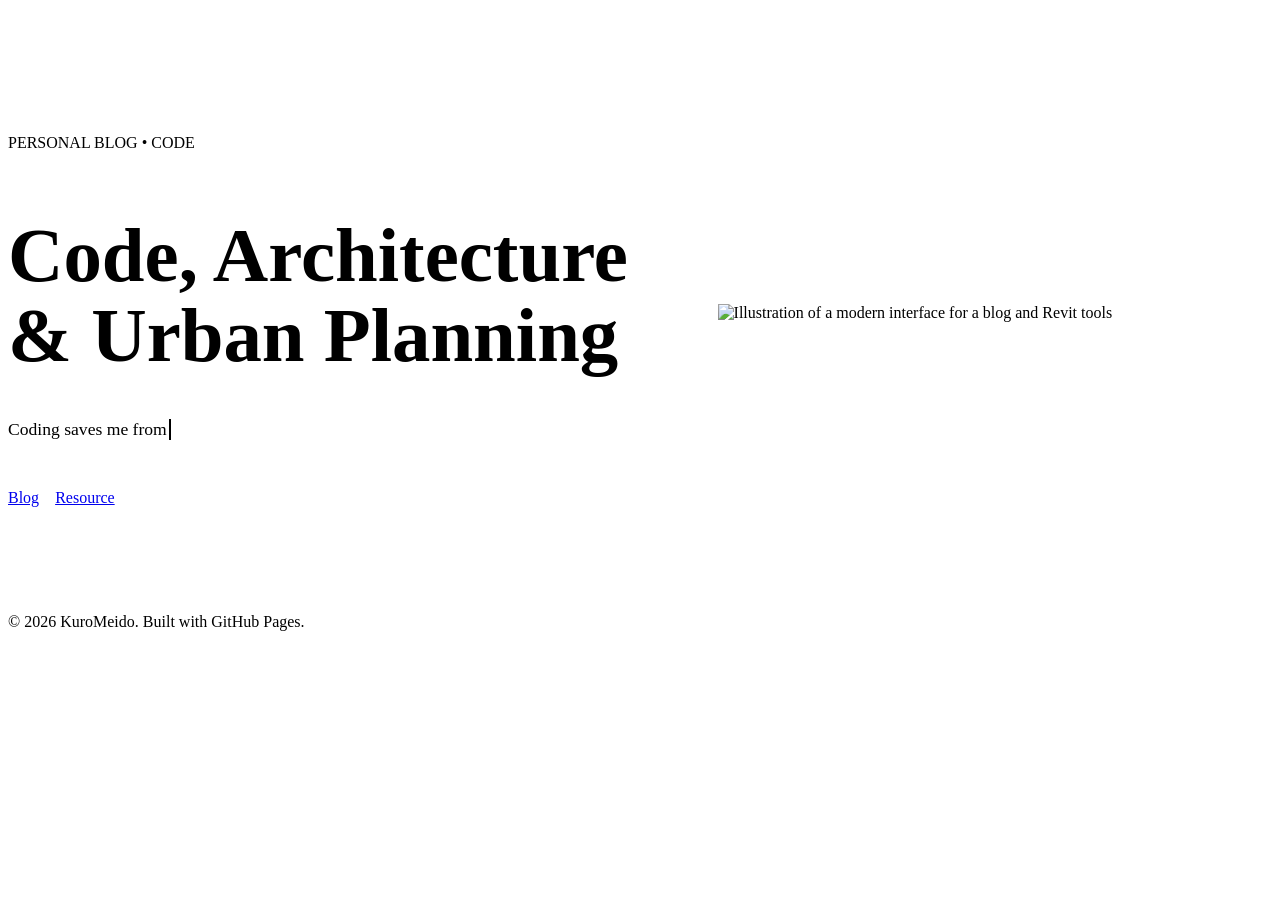
==== index.html @ 99e1f6fd "huyenntt" ====
<!DOCTYPE html>
<html lang="en">
<head>
  <meta charset="UTF-8" />
  <meta name="viewport" content="width=device-width, initial-scale=1.0" />
  <title>KuroHitsuji | Code, Architecture & Revit Tools</title>
  <meta
    name="description"
    content="Code, architecture, automation."
  />
  <link rel="stylesheet" href="assets/css/base.css" />
  <link rel="stylesheet" href="assets/css/layout.css" />
  <link rel="stylesheet" href="assets/css/components.css" />
  <link rel="stylesheet" href="assets/css/pages.css" />
</head>
<body data-page="home">
    <header id="site-header" class="site-header">

    </header>

  <main>
    <section class="hero">
      <div class="container hero-layout">
        <div class="hero-content">
          <p class="eyebrow">PERSONAL BLOG • CODE </p>
          <h1>Code, Architecture<br />& Urban Planning</h1>
          <p class="hero-text typewriter" data-type-speed="55" data-type-delay="300">
              Coding saves me from being an urban planning architecture, now I am just a Programer :D 
          </p>
          <div class="hero-actions">
            <a href="blog.html" class="btn btn-primary">Blog</a>
            <a href="resources.html" class="btn btn-secondary">Resource</a>
          </div>
        </div>
        <div class="hero-media card">
          <img
            src="assets/images/Raccon.jpg"
            alt="Illustration of a modern interface for a blog and Revit tools"
          />
        </div>
      </div>
    </section>

  </main>

  <footer class="site-footer">
    <div class="container footer-content">
      <p>© <span data-current-year>2026</span> KuroMeido. Built with GitHub Pages.</p>
    </div>
  </footer>

  <script src="assets/js/data.js"></script>
  <script src="assets/js/header.js"></script>
  <script src="assets/js/main.js"></script>
</body>
</html>
---- assets/css/pages.css ----
.hero {
  padding: 110px 0 90px;
}

.hero-layout,
.feature,
.about-layout {
  display: grid;
  grid-template-columns: 1.1fr 0.9fr;
  gap: 32px;
  align-items: center;
}

.hero-content {
  max-width: 780px;
}

.hero h1,
.page-hero h1 {
  font-size: clamp(2.6rem, 6vw, 4.8rem);
  line-height: 1.05;
  margin-bottom: 24px;
}

.hero-text,
.page-hero p {
  font-size: 1.1rem;
  color: var(--muted);
  max-width: 700px;
}

.hero-actions {
  display: flex;
  gap: 16px;
  flex-wrap: wrap;
  margin-top: 32px;
}

.hero-media {
  overflow: hidden;
  padding: 0;
}

.hero-media img {
  width: 100%;
  min-height: 100%;
  object-fit: cover;
}

.section-heading h2,
.about-box h2 {
  font-size: 2rem;
  margin-bottom: 12px;
}

.section-heading p {
  color: var(--muted);
}

.alt-section {
  background: linear-gradient(180deg, rgba(255,255,255,0.02), rgba(255,255,255,0.01));
  border-top: 1px solid var(--line);
  border-bottom: 1px solid var(--line);
}

.feature-text h2 {
  font-size: 2.2rem;
  margin-bottom: 18px;
}

.feature-text p {
  color: var(--muted);
  margin-bottom: 18px;
}

.feature-list {
  list-style: none;
  margin-bottom: 28px;
}

.feature-list li {
  margin-bottom: 12px;
  color: var(--text);
  position: relative;
  padding-left: 22px;
}

.feature-list li::before {
  content: "•";
  color: var(--brand-2);
  position: absolute;
  left: 0;
}

.panel-card {
  padding: 18px;
  background: var(--panel-strong);
}

.panel-top {
  display: flex;
  gap: 8px;
  margin-bottom: 20px;
}

.dot {
  width: 12px;
  height: 12px;
  border-radius: 50%;
  display: inline-block;
}

.red { background: #ff5f57; }
.yellow { background: #febc2e; }
.green { background: #28c840; }

.panel-body {
  padding: 10px;
}

.mini-badge {
  display: inline-block;
  margin-bottom: 14px;
  padding: 6px 12px;
  border-radius: 999px;
  background: rgba(124, 156, 255, 0.15);
  color: #c9d6ff;
  font-size: 0.85rem;
  border: 1px solid rgba(124, 156, 255, 0.25);
}

.panel-body h3 {
  font-size: 1.8rem;
  margin-bottom: 12px;
}

.panel-body p {
  color: var(--muted);
  margin-bottom: 20px;
}

.mini-stats {
  display: grid;
  grid-template-columns: repeat(3, 1fr);
  gap: 14px;
}

.mini-stats div {
  padding: 14px;
  border-radius: 16px;
  background: rgba(255, 255, 255, 0.04);
  border: 1px solid var(--line);
}

.mini-stats strong {
  display: block;
  font-size: 1.15rem;
  margin-bottom: 6px;
}

.mini-stats span {
  color: var(--muted);
  font-size: 0.9rem;
}

.post-card,
.resource-card {
  display: flex;
  flex-direction: column;
  gap: 12px;
}

.post-card img {
  border-radius: 16px;
  aspect-ratio: 16 / 10;
  object-fit: cover;
}

.post-category,
.resource-type {
  display: inline-block;
  font-size: 0.85rem;
  color: var(--brand-2);
  font-weight: 700;
}

.resource-meta {
  color: var(--muted);
  font-size: 0.95rem;
}

.split-card {
  min-height: 100%;
}

.split-card p {
  margin-bottom: 16px;
}

.about-box {
  padding: 32px;
  text-align: center;
}

.about-box p {
  color: var(--muted);
  max-width: 760px;
  margin: 0 auto;
}

.about-grid {
  grid-template-columns: repeat(3, 1fr);
}

.blog-search-wrap {
  margin-bottom: 20px;
}

.blog-search-label {
  display: block;
  margin-bottom: 8px;
  font-weight: 600;
}

.blog-search-input {
  width: 100%;
  max-width: 560px;
  padding: 10px 14px;
  border: 1px solid var(--line);
  border-radius: 10px;
  background: var(--panel);
  color: var(--text);
}

.typewriter {
  display: inline-block;
  border-right: 2px solid currentColor;
  padding-right: 2px;
  animation: caret-blink 0.8s step-end infinite;
}

@keyframes caret-blink {
  0%, 49% { border-color: currentColor; }
  50%, 100% { border-color: transparent; }
}

@media (prefers-reduced-motion: reduce) {
  .typewriter {
    animation: none;
    border-right: 0;
  }
}

@media (max-width: 640px) {
  .hero h1,
  .page-hero h1 {
    font-size: 2.4rem;
  }

  .btn {
    width: 100%;
    text-align: center;
  }

  .mini-stats {
    grid-template-columns: 1fr;
  }
}
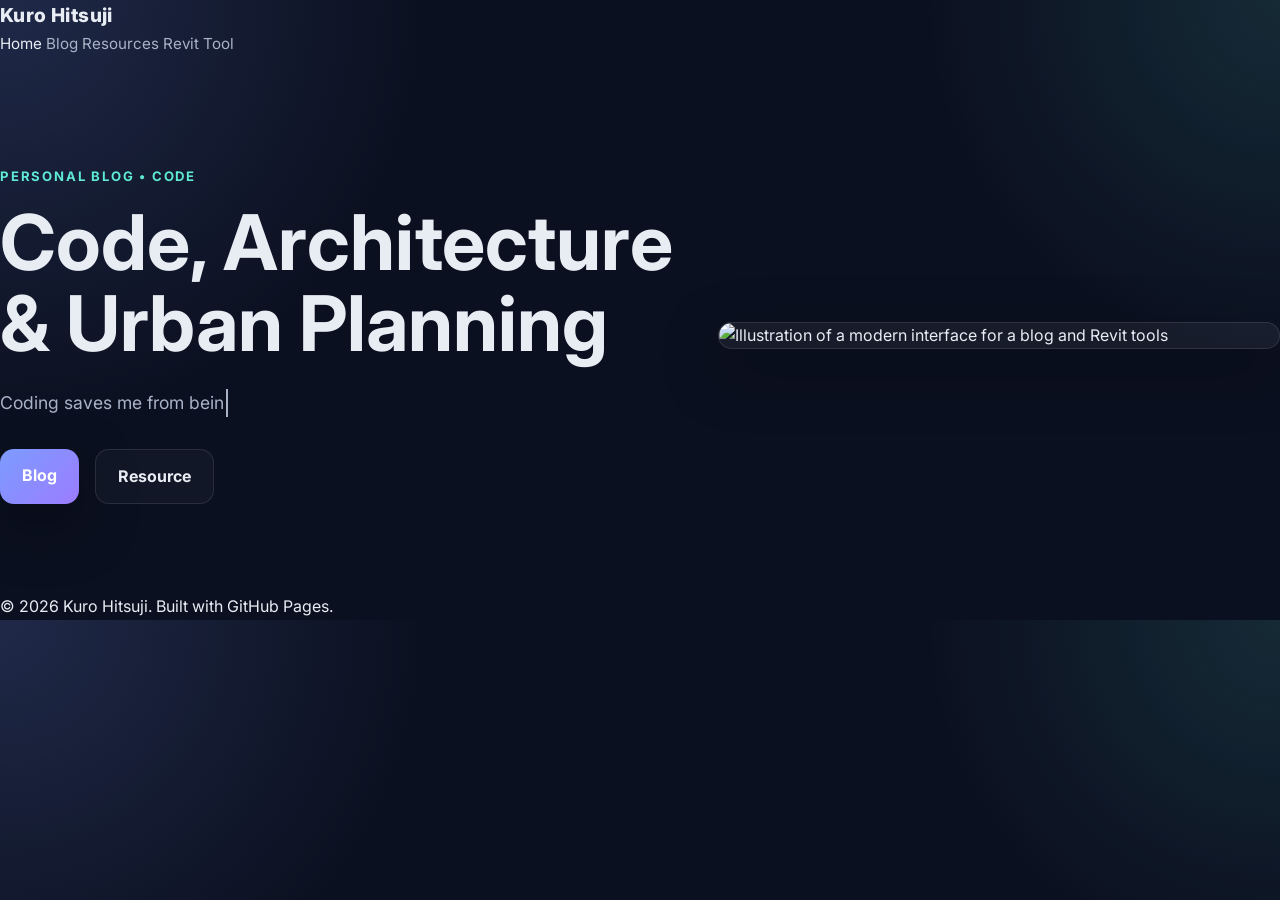
==== commit 3a5639aa: "Unify UI styles across all pages - base.css: single source for fonts (Inter, IBM Plex Mono) and desi" ====
--- a/index.html
+++ b/index.html
@@ -25,7 +25,8 @@
           <p class="eyebrow">PERSONAL BLOG • CODE </p>
           <h1>Code, Architecture<br />& Urban Planning</h1>
           <p class="hero-text typewriter" data-type-speed="55" data-type-delay="300">
-              Coding saves me from being an urban planning architecture, now I am just a Programer :D 
+              Coding saves me from being an urban planning architecture, 
+              now I am just a Programmer :D 
           </p>
           <div class="hero-actions">
             <a href="blog.html" class="btn btn-primary">Blog</a>
@@ -45,7 +46,7 @@
 
   <footer class="site-footer">
     <div class="container footer-content">
-      <p>© <span data-current-year>2026</span> KuroMeido. Built with GitHub Pages.</p>
+      <p>© <span data-current-year>2026</span> Kuro Hitsuji. Built with GitHub Pages.</p>
     </div>
   </footer>
 
--- a/assets/css/base.css
+++ b/assets/css/base.css
@@ -0,0 +1,88 @@
+/* Fonts: one source of truth for every page that loads base.css */
+@import url("https://fonts.googleapis.com/css2?family=Inter:wght@400;500;600;700;800&family=IBM+Plex+Mono:wght@400;500&display=swap");
+
+:root {
+  /* Color */
+  --bg: #0b1020;
+  --bg-soft: #121a2f;
+  --panel: rgba(255, 255, 255, 0.05);
+  --panel-strong: rgba(255, 255, 255, 0.08);
+  --text: #e8ecf3;
+  --muted: #a9b3c7;
+  --line: rgba(255, 255, 255, 0.1);
+  --brand: #7c9cff;
+  --brand-2: #5eead4;
+  --brand-3: #9b7cff;
+  --brand-ink: #c9d6ff;
+  --brand-soft: rgba(124, 156, 255, 0.12);
+  --brand-soft-strong: rgba(124, 156, 255, 0.15);
+  --brand-line: rgba(124, 156, 255, 0.3);
+  --shadow: 0 20px 60px rgba(0, 0, 0, 0.35);
+  --shadow-hover: 0 24px 64px rgba(0, 0, 0, 0.45);
+
+  /* Typography */
+  --font-body: Inter, "Segoe UI", Arial, sans-serif;
+  --font-mono: "IBM Plex Mono", ui-monospace, "SF Mono", Menlo, Consolas, monospace;
+
+  /* Shape */
+  --radius-lg: 22px;
+  --radius-md: 14px;
+  --radius-sm: 10px;
+  --radius-pill: 999px;
+
+  /* Motion */
+  --ease: 0.2s ease;
+}
+
+* {
+  margin: 0;
+  padding: 0;
+  box-sizing: border-box;
+}
+
+html {
+  scroll-behavior: smooth;
+}
+
+body {
+  font-family: var(--font-body);
+  background:
+    radial-gradient(circle at top left, rgba(124, 156, 255, 0.18), transparent 30%),
+    radial-gradient(circle at top right, rgba(94, 234, 212, 0.12), transparent 25%),
+    var(--bg);
+  color: var(--text);
+  line-height: 1.6;
+}
+
+a {
+  color: inherit;
+  text-decoration: none;
+}
+
+img {
+  max-width: 100%;
+  display: block;
+}
+
+button,
+input,
+textarea,
+select {
+  font: inherit;
+}
+
+:focus-visible {
+  outline: 2px solid var(--brand-2);
+  outline-offset: 3px;
+  border-radius: 4px;
+}
+
+@media (prefers-reduced-motion: reduce) {
+  html {
+    scroll-behavior: auto;
+  }
+
+  * {
+    transition: none !important;
+  }
+}
--- a/assets/css/components.css
+++ b/assets/css/components.css
@@ -0,0 +1,146 @@
+.brand {
+  font-size: 1.2rem;
+  font-weight: 800;
+  letter-spacing: 0.4px;
+}
+
+.menu a {
+  color: var(--muted);
+  font-size: 0.95rem;
+  transition: color 0.25s ease;
+}
+
+.menu a:hover,
+.menu a.is-active {
+  color: var(--text);
+}
+
+.eyebrow,
+.section-tag {
+  color: var(--brand-2);
+  font-size: 0.82rem;
+  font-weight: 700;
+  letter-spacing: 1.8px;
+  margin-bottom: 16px;
+}
+
+/* Buttons */
+.btn {
+  display: inline-block;
+  padding: 14px 22px;
+  border-radius: var(--radius-md);
+  font-weight: 700;
+  transition: transform var(--ease), opacity var(--ease), background var(--ease);
+}
+
+.btn:hover {
+  transform: translateY(-2px);
+}
+
+.btn-primary {
+  background: linear-gradient(135deg, var(--brand), var(--brand-3));
+  color: white;
+  box-shadow: var(--shadow);
+}
+
+.btn-secondary {
+  border: 1px solid var(--line);
+  background: rgba(255, 255, 255, 0.03);
+  color: var(--text);
+}
+
+/* Cards */
+.card,
+.post-card,
+.panel-card,
+.about-box,
+.resource-card {
+  background: var(--panel);
+  border: 1px solid var(--line);
+  border-radius: var(--radius-lg);
+  box-shadow: var(--shadow);
+}
+
+.card,
+.post-card,
+.resource-card {
+  padding: 24px;
+}
+
+/* Interactive cards share one hover behavior */
+.post-card,
+.resource-card {
+  transition: transform var(--ease), box-shadow var(--ease), border-color var(--ease);
+}
+
+.post-card:hover,
+.post-card-link:focus-visible .post-card,
+.resource-card:hover {
+  transform: translateY(-4px);
+  box-shadow: var(--shadow-hover);
+  border-color: var(--brand-line);
+}
+
+.card-icon {
+  font-size: 1.8rem;
+  display: inline-block;
+  margin-bottom: 18px;
+}
+
+.card h3,
+.post-card h3,
+.resource-card h3 {
+  margin-bottom: 10px;
+  font-size: 1.2rem;
+}
+
+.card p,
+.post-card p,
+.resource-card p {
+  color: var(--muted);
+}
+
+.post-card a,
+.split-card a,
+.resource-card a {
+  color: var(--brand-ink);
+  font-weight: 700;
+}
+
+.resource-card a.is-disabled,
+.revit-card a.is-disabled {
+  opacity: 0.5;
+  pointer-events: none;
+  cursor: not-allowed;
+}
+
+/* Pill badge: one component, several historical class names */
+.badge,
+.mini-badge,
+.revit-status {
+  display: inline-block;
+  width: fit-content;
+  padding: 4px 10px;
+  border-radius: var(--radius-pill);
+  background: var(--brand-soft);
+  color: var(--brand-ink);
+  border: 1px solid var(--brand-line);
+  font-size: 0.8rem;
+  font-weight: 700;
+  letter-spacing: 0.4px;
+}
+
+/* Inline code and code blocks, site-wide */
+code,
+pre {
+  font-family: var(--font-mono);
+}
+
+p code,
+li code {
+  background: var(--brand-soft);
+  padding: 2px 7px;
+  border-radius: 6px;
+  color: var(--brand-ink);
+  font-size: 0.9em;
+}
--- a/assets/css/pages.css
+++ b/assets/css/pages.css
@@ -118,15 +118,8 @@
   padding: 10px;
 }
 
-.mini-badge {
-  display: inline-block;
+.panel-body .badge {
   margin-bottom: 14px;
-  padding: 6px 12px;
-  border-radius: 999px;
-  background: rgba(124, 156, 255, 0.15);
-  color: #c9d6ff;
-  font-size: 0.85rem;
-  border: 1px solid rgba(124, 156, 255, 0.25);
 }
 
 .panel-body h3 {
@@ -266,3 +259,23 @@
     grid-template-columns: 1fr;
   }
 }
+
+/* Blog cards: equal height + aligned CTA */
+.post-grid > .post-card-link {
+  display: block;
+  height: 100%;
+}
+
+.post-card {
+  height: 100%;
+}
+
+.post-card p {
+  flex: 1;
+  margin-bottom: 0;
+}
+
+.post-open-link {
+  margin-top: auto;
+  display: inline-block;
+}
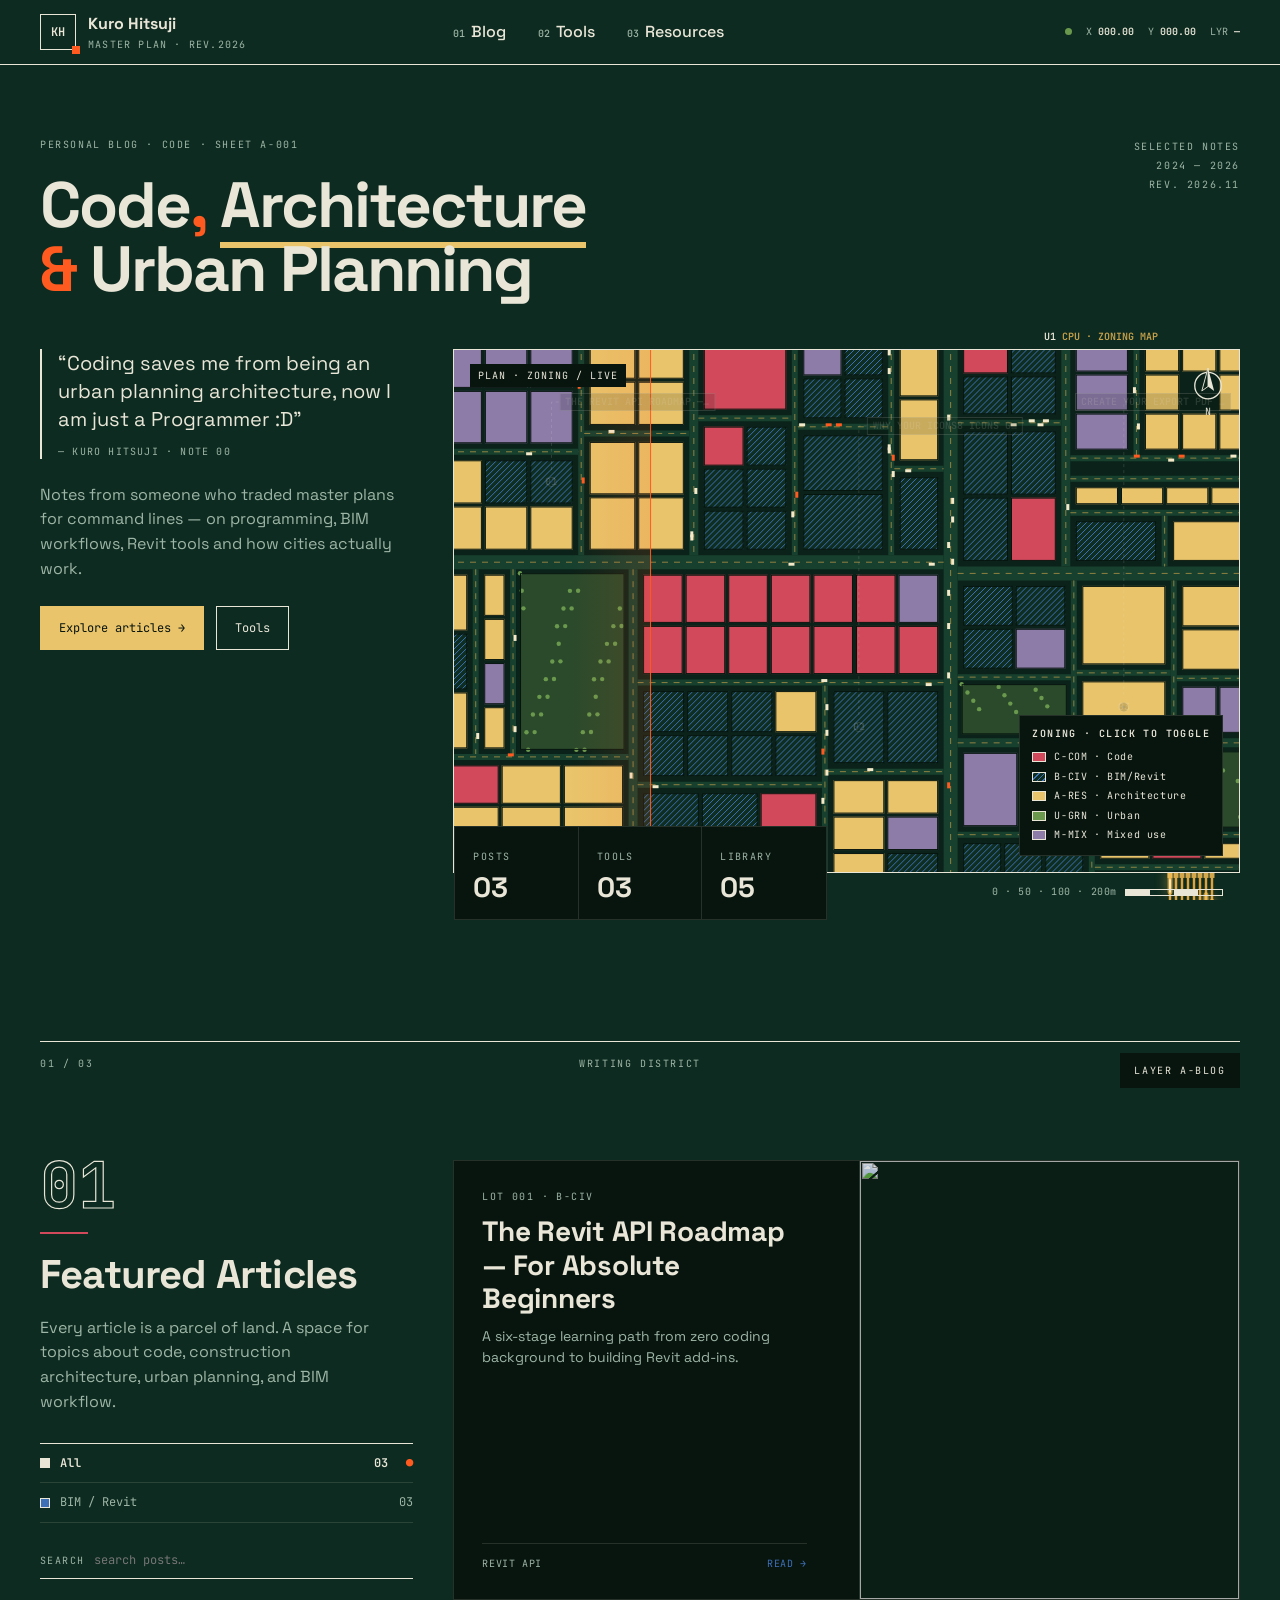
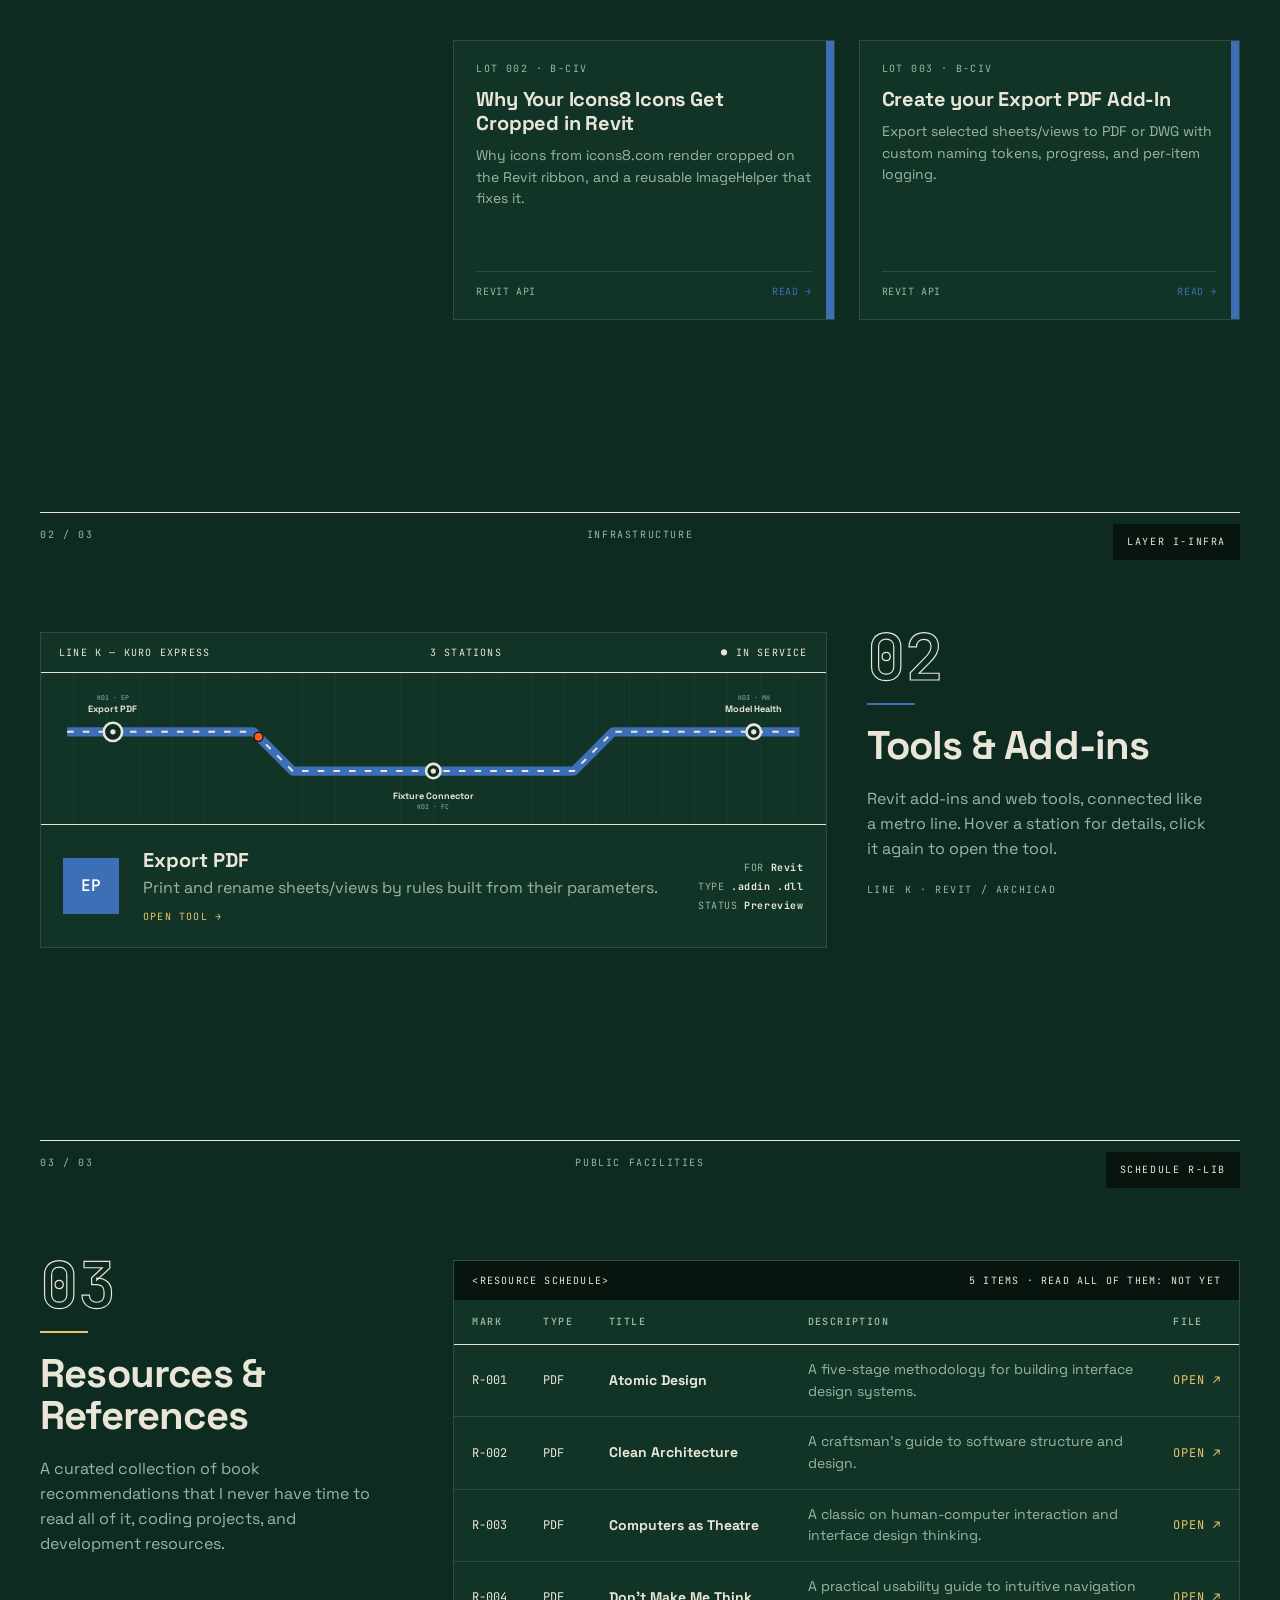
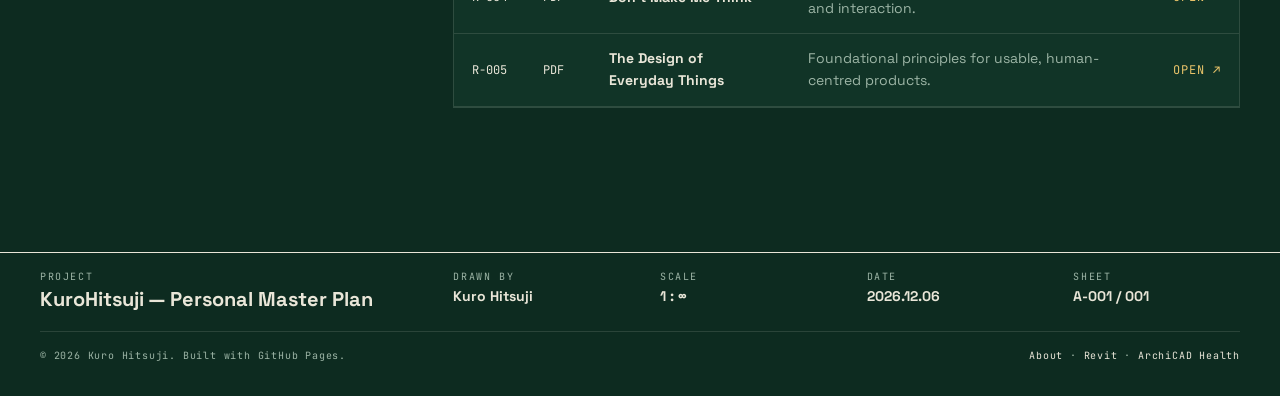
==== commit 638f1c64: "261125" ====
--- a/index.html
+++ b/index.html
@@ -1,57 +1,152 @@
 <!DOCTYPE html>
 <html lang="en">
 <head>
-  <meta charset="UTF-8" />
-  <meta name="viewport" content="width=device-width, initial-scale=1.0" />
-  <title>KuroHitsuji | Code, Architecture & Revit Tools</title>
-  <meta
-    name="description"
-    content="Code, architecture, automation."
-  />
-  <link rel="stylesheet" href="assets/css/base.css" />
-  <link rel="stylesheet" href="assets/css/layout.css" />
-  <link rel="stylesheet" href="assets/css/components.css" />
-  <link rel="stylesheet" href="assets/css/pages.css" />
+  <meta charset="UTF-8">
+  <meta name="viewport" content="width=device-width, initial-scale=1">
+  <title>KuroHitsuji | Code, Architecture &amp; Urban Planning</title>
+  <meta name="description" content="Personal blog of Kuro Hitsuji — code, architecture, urban planning, BIM workflow and Revit tools.">
+  <link rel="preconnect" href="https://fonts.googleapis.com">
+  <link rel="preconnect" href="https://fonts.gstatic.com" crossorigin>
+  <link rel="stylesheet" href="https://fonts.googleapis.com/css2?family=Space+Grotesk:wght@400;500;700&family=JetBrains+Mono:wght@400;600&display=swap">
+  <link rel="stylesheet" href="assets/css/home.css">
+  <script type="module" src="assets/js/home/main.js"></script>
 </head>
-<body data-page="home">
-    <header id="site-header" class="site-header">
+<body>
+<canvas id="pcb" aria-hidden="true"></canvas>
 
-    </header>
+<header>
+  <div class="wrap hdr">
+    <a class="brand" href="#top">
+      <div class="mark">KH</div>
+      <div><b>Kuro Hitsuji</b><small>MASTER PLAN · REV.2026</small></div>
+    </a>
+    <nav>
+      <div class="links">
+        <a href="#blog" style="--c:var(--z-com)"><span>01</span>Blog</a>
+        <a href="#tools" style="--c:var(--z-civ)"><span>02</span>Tools</a>
+        <a href="#resources" style="--c:var(--z-res)"><span>03</span>Resources</a>
+      </div>
+      <div class="coords" aria-hidden="true"><i class="dot-live"></i><div>X <b id="cx">000.00</b></div><div>Y <b id="cy">000.00</b></div><div>LYR <b id="cl">—</b></div></div>
+    </nav>
+  </div>
+</header>
 
-  <main>
-    <section class="hero">
-      <div class="container hero-layout">
-        <div class="hero-content">
-          <p class="eyebrow">PERSONAL BLOG • CODE </p>
-          <h1>Code, Architecture<br />& Urban Planning</h1>
-          <p class="hero-text typewriter" data-type-speed="55" data-type-delay="300">
-              Coding saves me from being an urban planning architecture, 
-              now I am just a Programmer :D 
-          </p>
-          <div class="hero-actions">
-            <a href="blog.html" class="btn btn-primary">Blog</a>
-            <a href="resources.html" class="btn btn-secondary">Resource</a>
-          </div>
+<main class="wrap" id="top">
+
+  <!-- COVER -->
+  <div class="spread cover">
+    <div class="cover-title">
+      <div class="label">Personal blog · Code · Sheet A-001</div>
+      <h1>Code<span class="amp">,</span> <em>Architecture</em><br><span class="amp">&amp;</span> Urban Planning</h1>
+    </div>
+    <div class="cover-meta label">Selected notes<br>2024 — 2026<br>Rev. 2026.11</div>
+
+    <div class="cover-text">
+      <div class="quote">“Coding saves me from being an urban planning architecture, now I am just a Programmer :D”
+        <small>— KURO HITSUJI · NOTE 00</small></div>
+      <p>Notes from someone who traded master plans for command lines — on programming, BIM workflows, Revit tools and how cities actually work.</p>
+      <div class="cta">
+        <a class="btn primary" href="#blog">Explore articles →</a>
+        <a class="btn" href="#tools">Tools</a>
+      </div>
+    </div>
+
+    <div class="map-pane" id="mapPane">
+      <div class="map-clip">
+        <canvas id="city" aria-label="Animated zoning map"></canvas>
+        <div class="map-ui sheet-id">PLAN · ZONING / LIVE</div>
+        <div class="map-ui north">
+          <svg width="30" height="38" viewBox="0 0 34 42" aria-hidden="true"><circle cx="17" cy="24" r="15" fill="none" stroke="currentColor" stroke-width="1.5"/><path d="M17 4 L24 30 L17 25 L10 30Z" fill="currentColor"/><path d="M17 4 L17 25 L10 30Z" fill="var(--map-bg)" stroke="currentColor"/></svg>N
         </div>
-        <div class="hero-media card">
-          <img
-            src="assets/images/Raccon.jpg"
-            alt="Illustration of a modern interface for a blog and Revit tools"
-          />
+        <div class="map-ui legend" id="legend"><h6>ZONING · CLICK TO TOGGLE</h6></div>
+        <div class="tip" id="tip"></div>
+      </div>
+      <div class="databox">
+        <div><small>POSTS</small><b id="n1">00</b></div>
+        <div><small>TOOLS</small><b id="n2">00</b></div>
+        <div><small>LIBRARY</small><b id="n3">00</b></div>
+      </div>
+      <div class="map-ui scale">0 · 50 · 100 · 200m<span class="bar"><i></i><i></i><i></i><i></i></span></div>
+    </div>
+  </div>
+
+  <!-- 01 BLOG -->
+  <section id="blog">
+    <div class="folio label"><span>01 / 03</span><span>Writing district</span><span>Layer A-BLOG</span></div>
+    <div class="spread">
+      <aside class="aside"><div class="aside-in rv">
+        <div class="sec-no">01</div>
+        <div class="rule" style="--c:var(--z-com)"></div>
+        <h2>Featured Articles</h2>
+        <p>Every article is a parcel of land. A space for topics about code, construction architecture, urban planning, and BIM workflow.</p>
+        <div class="filters">
+          <button class="chip on" data-f="all" style="--c:var(--ink)"><i></i>All<em></em></button>
+          <button class="chip" data-f="code" style="--c:var(--z-com)"><i></i>Code<em></em></button>
+          <button class="chip" data-f="bim" style="--c:var(--z-civ)"><i></i>BIM / Revit<em></em></button>
+          <button class="chip" data-f="arch" style="--c:var(--z-res)"><i></i>Architecture<em></em></button>
+          <button class="chip" data-f="urban" style="--c:var(--z-grn)"><i></i>Urban<em></em></button>
+        </div>
+        <label class="search"><span>SEARCH</span><input id="q" placeholder="search posts…"></label>
+      </div></aside>
+      <div class="body"><div class="parcels rv" id="parcels"></div></div>
+    </div>
+  </section>
+
+  <!-- 02 TOOLS -->
+  <section id="tools">
+    <div class="folio label"><span>02 / 03</span><span>Infrastructure</span><span>Layer I-INFRA</span></div>
+    <div class="spread flip">
+      <aside class="aside"><div class="aside-in rv">
+        <div class="sec-no">02</div>
+        <div class="rule" style="--c:var(--z-civ)"></div>
+        <h2>Tools &amp; Add-ins</h2>
+        <p>Revit add-ins and web tools, connected like a metro line. Hover a station for details, click it again to open the tool.</p>
+        <div class="label">Line K · Revit / ArchiCAD</div>
+      </div></aside>
+      <div class="body">
+        <div class="transit rv">
+          <div class="transit-head"><span>LINE K — KURO EXPRESS</span><span class="hide-sm" id="stationCount"></span><span>● IN SERVICE</span></div>
+          <svg id="metro" viewBox="0 0 1200 230" preserveAspectRatio="xMidYMid meet"></svg>
+          <div class="tool-card" id="toolCard"></div>
         </div>
       </div>
-    </section>
+    </div>
+  </section>
 
-  </main>
+  <!-- 03 RESOURCES -->
+  <section id="resources">
+    <div class="folio label"><span>03 / 03</span><span>Public facilities</span><span>Schedule R-LIB</span></div>
+    <div class="spread">
+      <aside class="aside"><div class="aside-in rv">
+        <div class="sec-no">03</div>
+        <div class="rule" style="--c:var(--z-res)"></div>
+        <h2>Resources &amp; References</h2>
+        <p>A curated collection of book recommendations that I never have time to read all of it, coding projects, and development resources.</p>
+      </div></aside>
+      <div class="body">
+        <div class="schedule rv">
+          <div class="schedule-title"><span>&lt;RESOURCE SCHEDULE&gt;</span><span id="schedCount"></span></div>
+          <div class="table-scroll"><table>
+            <thead><tr><th>MARK</th><th>TYPE</th><th>TITLE</th><th class="hide-sm">DESCRIPTION</th><th>FILE</th></tr></thead>
+            <tbody id="sched"></tbody>
+          </table></div>
+        </div>
+      </div>
+    </div>
+  </section>
+</main>
 
-  <footer class="site-footer">
-    <div class="container footer-content">
-      <p>© <span data-current-year>2026</span> Kuro Hitsuji. Built with GitHub Pages.</p>
+<footer>
+  <div class="wrap">
+    <div class="tblock">
+      <div class="big"><small>PROJECT</small><b>KuroHitsuji — Personal Master Plan</b></div>
+      <div><small>DRAWN BY</small><b>Kuro Hitsuji</b></div>
+      <div><small>SCALE</small><b>1 : ∞</b></div>
+      <div><small>DATE</small><b id="today"></b></div>
+      <div><small>SHEET</small><b>A-001 / 001</b></div>
     </div>
-  </footer>
-
-  <script src="assets/js/data.js"></script>
-  <script src="assets/js/header.js"></script>
-  <script src="assets/js/main.js"></script>
+    <div class="foot-note"><span>© 2026 Kuro Hitsuji. Built with GitHub Pages.</span><span class="hide-sm"><a href="about.html">About</a> · <a href="revit.html">Revit</a> · <a href="archicad-model-health.html">ArchiCAD Health</a></span></div>
+  </div>
+</footer>
 </body>
 </html>
--- a/assets/css/home.css
+++ b/assets/css/home.css
@@ -0,0 +1,230 @@
+/* ═══════════════════ tokens ═══════════════════ */
+:root {
+  /* board palette */
+  --paper: #0D2B20; --paper-2: #113427; --chip: #08150F;
+  --ink: #E9E6D8; --ink-2: #9DB5A6; --line: #E9E6D822;
+  --accent: #FF5A1F;
+  /* zoning */
+  --z-res: #E9C46A; --z-com: #D1495B; --z-civ: #3D6FB6; --z-grn: #6A994E; --z-ind: #8D7BA8;
+  /* canvases (read by assets/js/lib/theme.js) */
+  --map-bg: #0A2219; --map-road: #17402F; --map-lane: #C9A24AAA; --map-block: #0F2E22; --map-edge: #06140E; --map-car: #F4E9C8;
+  --gold: #D2A64A; --gold-dark: #6E5018; --gold-text: #C9A24A; --glow: #FFC65A; --glow-core: #FFF1C9;
+  /* type scale: 8 steps */
+  --fs-xs: 10px; --fs-sm: 12px; --fs-md: 14px; --fs-base: 16px; --fs-lg: 20px; --fs-xl: 28px;
+  --fs-2xl: clamp(28px, 3.6vw, 40px); --fs-3xl: clamp(40px, 5vw, 64px); --fs-4xl: 64px;
+  /* layout: 3-column grid, one third kept as white space */
+  --gut: 40px; --edge: 40px; --row: 120px;
+  --mono: 'JetBrains Mono', ui-monospace, Consolas, monospace;
+  --sans: 'Space Grotesk', system-ui, sans-serif;
+}
+
+/* ═══════════════════ base ═══════════════════ */
+* { box-sizing: border-box; margin: 0; padding: 0 }
+html { scroll-behavior: smooth }
+body { background: var(--paper); color: var(--ink); font-family: var(--sans); font-size: var(--fs-base); line-height: 1.55 }
+a { color: inherit }
+.wrap { position: relative; z-index: 1; max-width: 1320px; margin: 0 auto; padding: 0 var(--edge) }
+.label { font-family: var(--mono); font-size: var(--fs-xs); letter-spacing: .16em; color: var(--ink-2); text-transform: uppercase }
+.muted { color: var(--ink-2) }
+#pcb { position: fixed; inset: 0; width: 100%; height: 100%; z-index: 0; pointer-events: none }
+.rv { opacity: 0; transform: translateY(24px); transition: opacity .7s, transform .7s }
+.rv.in { opacity: 1; transform: none }
+
+/* ═══════════════════ header ═══════════════════ */
+header { position: sticky; top: 0; z-index: 50; background: var(--paper); border-bottom: 1px solid var(--ink) }
+.hdr { display: grid; grid-template-columns: repeat(3, 1fr); column-gap: var(--gut); align-items: center; height: 64px }
+.brand { display: flex; align-items: center; gap: 12px; text-decoration: none }
+.brand .mark { width: 36px; height: 36px; border: 1.5px solid var(--ink); display: grid; place-items: center; font-family: var(--mono); font-weight: 600; font-size: var(--fs-sm); position: relative }
+.brand .mark::after { content: ""; position: absolute; right: -5px; bottom: -5px; width: 8px; height: 8px; background: var(--accent) }
+.brand small { display: block; font-family: var(--mono); font-size: var(--fs-xs); color: var(--ink-2); letter-spacing: .12em }
+nav { grid-column: span 2; display: flex; justify-content: space-between; align-items: center }
+nav .links { display: flex; gap: 32px }
+nav a { text-decoration: none; font-weight: 500; position: relative; padding: 4px 0 }
+nav a span { font-family: var(--mono); font-size: var(--fs-xs); color: var(--ink-2); margin-right: 6px }
+nav a::after { content: ""; position: absolute; left: 0; right: 0; bottom: -2px; height: 2px; background: var(--c, var(--ink)); transform: scaleX(0); transform-origin: left; transition: transform .25s }
+nav a:hover::after { transform: scaleX(1) }
+.coords { display: flex; align-items: center; gap: 14px; font-family: var(--mono); font-size: var(--fs-xs); color: var(--ink-2) }
+.coords b { color: var(--ink); font-weight: 600 }
+.dot-live { width: 7px; height: 7px; border-radius: 50%; background: var(--z-grn); animation: ping 2s infinite }
+@keyframes ping { 0% { box-shadow: 0 0 0 0 #6A994E88 } 70%, 100% { box-shadow: 0 0 0 7px #6A994E00 } }
+
+/* ═══════════════════ spread: 1/3 aside + 2/3 body ═══════════════════ */
+.spread { display: grid; grid-template-columns: repeat(3, 1fr); column-gap: var(--gut) }
+.aside { grid-column: 1 }
+.body { grid-column: 2 / span 2 }
+.flip .aside { grid-column: 3; grid-row: 1 }
+.flip .body { grid-column: 1 / span 2; grid-row: 1 }
+.folio { display: grid; grid-template-columns: repeat(3, 1fr); column-gap: var(--gut); border-top: 1px solid var(--ink); padding-top: 12px; margin-bottom: 72px }
+.folio span { justify-self: start; background: var(--paper); padding: 2px 8px 2px 0 }
+.folio span:nth-child(2) { justify-self: center; padding: 2px 8px }
+/* the layer tag doubles as a connector block: gold traces enter at its top and leave at its bottom */
+.folio span:last-child { justify-self: end; background: var(--chip); color: var(--ink); padding: 10px 14px; margin-top: -1px; min-width: 120px; text-align: center }
+
+/* ═══════════════════ cover ═══════════════════ */
+.cover { padding: 72px 0 120px; row-gap: 48px }
+.cover-title { grid-column: 1 / span 2 }
+.cover-meta { grid-column: 3; align-self: start; text-align: right; line-height: 1.9 }
+h1 { font-size: var(--fs-3xl); line-height: 1; letter-spacing: -.03em; font-weight: 700; margin-top: 20px }
+h1 em { font-style: normal; position: relative; white-space: nowrap }
+h1 em::before { content: ""; position: absolute; left: 0; right: 0; bottom: -.04em; height: .1em; background: var(--z-res); z-index: -1 }
+h1 .amp { color: var(--accent) }
+.cover-text { grid-column: 1; display: flex; flex-direction: column; gap: 24px; align-self: start }
+.cover-text p { color: var(--ink-2) }
+.quote { border-left: 2px solid var(--ink); padding-left: 16px; font-size: var(--fs-lg); line-height: 1.4 }
+.quote small { display: block; font-family: var(--mono); font-size: var(--fs-xs); margin-top: 12px; letter-spacing: .12em; color: var(--ink-2) }
+.cta { display: flex; gap: 12px; flex-wrap: wrap }
+.btn { font-family: var(--mono); font-size: var(--fs-sm); text-decoration: none; padding: 12px 18px; border: 1px solid var(--ink); display: inline-flex; gap: 10px; align-items: center; background: var(--paper); transition: background .15s, color .15s }
+.btn:hover { background: var(--ink); color: var(--chip) }
+.btn.primary { background: var(--z-res); color: var(--chip); border-color: var(--z-res) }
+.btn.primary:hover { background: var(--accent); border-color: var(--accent) }
+
+/* map */
+.map-pane { grid-column: 2 / span 2; position: relative; aspect-ratio: 3 / 2; background: var(--paper-2); border: 1px solid var(--ink) }
+.map-clip { position: absolute; inset: 0; overflow: hidden }
+#city { position: absolute; inset: 0; width: 100%; height: 100%; cursor: crosshair; display: block }
+.map-ui { position: absolute; font-family: var(--mono); font-size: var(--fs-xs); pointer-events: none; letter-spacing: .06em }
+.sheet-id { left: 16px; top: 14px; background: var(--chip); color: var(--ink); padding: 4px 8px; letter-spacing: .1em }
+.north { right: 16px; top: 14px; text-align: center }
+.north svg { display: block; margin: 0 auto 2px }
+.legend { right: 16px; bottom: 16px; background: var(--chip); border: 1px solid var(--line); padding: 10px 12px; pointer-events: auto }
+.legend h6 { font-size: var(--fs-xs); letter-spacing: .14em; margin-bottom: 6px; font-weight: 600 }
+.legend button { all: unset; cursor: pointer; display: flex; align-items: center; gap: 8px; padding: 2px 0; transition: opacity .2s }
+.legend button.off { opacity: .3 }
+.legend i { width: 14px; height: 10px; border: 1px solid var(--ink); display: inline-block }
+.scale { right: 16px; bottom: -28px; text-align: right; color: var(--ink-2) }
+.scale .bar { display: inline-flex; margin-left: 8px; border: 1px solid var(--ink); vertical-align: middle }
+.scale .bar i { width: 24px; height: 5px }
+.scale .bar i:nth-child(odd) { background: var(--ink) }
+.tip { position: absolute; z-index: 5; pointer-events: none; background: var(--chip); color: var(--ink); border: 1px solid var(--line); font-family: var(--mono); font-size: var(--fs-sm); padding: 8px 10px; min-width: 170px; line-height: 1.6; opacity: 0; transform: translateY(4px); transition: opacity .12s, transform .12s }
+.tip.on { opacity: 1; transform: none }
+.tip b { color: var(--z-res) }
+.tip .sw { display: inline-block; width: 9px; height: 9px; margin-right: 6px; vertical-align: middle }
+/* stats box overlapping the map, like a brochure cover */
+.databox { position: absolute; left: 0; bottom: -48px; width: calc((100% - var(--gut)) / 2); background: var(--chip); border: 1px solid var(--line); display: grid; grid-template-columns: repeat(3, 1fr); z-index: 3 }
+.databox div { padding: 16px 18px; border-right: 1px solid var(--line) }
+.databox div:last-child { border-right: 0 }
+.databox small { font-family: var(--mono); font-size: var(--fs-xs); letter-spacing: .14em; color: var(--ink-2) }
+.databox b { display: block; font-size: var(--fs-xl); line-height: 1.1; margin-top: 4px }
+
+/* ═══════════════════ sections ═══════════════════ */
+section { padding: 48px 0 144px }
+.aside-in { position: sticky; top: 112px; display: flex; flex-direction: column; gap: 20px }
+.sec-no { font-family: var(--mono); font-size: var(--fs-4xl); line-height: .8; font-weight: 600; -webkit-text-stroke: 1.2px var(--ink); color: transparent }
+.aside h2 { font-size: var(--fs-2xl); letter-spacing: -.02em; line-height: 1.05 }
+.aside p { color: var(--ink-2); max-width: 340px }
+.aside .rule { width: 48px; height: 2px; background: var(--c, var(--ink)) }
+
+/* blog filters */
+.filters { display: flex; flex-direction: column; border-top: 1px solid var(--ink); margin-top: 8px }
+.chip { all: unset; cursor: pointer; font-family: var(--mono); font-size: var(--fs-sm); padding: 10px 0; border-bottom: 1px solid var(--line); display: flex; gap: 10px; align-items: center; color: var(--ink-2); transition: padding .2s, color .15s }
+.chip i { width: 10px; height: 10px; background: var(--c); border: 1px solid var(--ink) }
+.chip em { margin-left: auto; font-style: normal }
+.chip:hover { padding-left: 6px; color: var(--ink) }
+.chip.on { color: var(--ink); font-weight: 600 }
+.chip.on::after { content: "●"; color: var(--accent); margin-left: 8px }
+.search { display: flex; align-items: center; border-bottom: 1px solid var(--ink); padding: 8px 0 }
+.search span { font-family: var(--mono); font-size: var(--fs-xs); letter-spacing: .14em; color: var(--ink-2); margin-right: 10px }
+.search input { all: unset; font-family: var(--mono); font-size: var(--fs-sm); flex: 1 }
+
+/* blog cards */
+.parcels { display: grid; grid-template-columns: repeat(6, 1fr); grid-auto-rows: var(--row); gap: var(--gut) 24px }
+.parcel { position: relative; border: 1px solid var(--line); background: var(--paper-2); padding: 20px 22px; display: flex; flex-direction: column; text-decoration: none; overflow: hidden; transition: box-shadow .2s }
+.parcel::before { content: ""; position: absolute; inset: 0; background: repeating-linear-gradient(135deg, var(--c) 0 2px, transparent 2px 9px); opacity: 0; transition: opacity .25s }
+.parcel:hover { box-shadow: 6px 6px 0 var(--c) }
+.parcel:hover::before { opacity: .15 }
+.parcel.hide { display: none }
+.parcel .zone { position: absolute; top: 0; right: 0; width: 8px; height: 100%; background: var(--c) }
+.parcel .pid { font-family: var(--mono); font-size: var(--fs-xs); letter-spacing: .14em; color: var(--ink-2); position: relative }
+.parcel h3 { font-size: var(--fs-lg); line-height: 1.2; letter-spacing: -.01em; margin-top: 10px; position: relative; padding-right: 12px }
+.parcel p { color: var(--ink-2); font-size: var(--fs-md); margin-top: 10px; position: relative }
+.parcel .meta { margin-top: auto; display: flex; gap: 16px; font-family: var(--mono); font-size: var(--fs-xs); letter-spacing: .06em; color: var(--ink-2); position: relative; padding-top: 12px; border-top: 1px solid var(--line) }
+.parcel .meta b { color: var(--ink) }
+.s-xl { grid-column: span 6; grid-row: span 3 }
+.s-m { grid-column: span 3; grid-row: span 2 }
+.s-s { grid-column: span 2; grid-row: span 2 }
+.parcel.s-xl { display: grid; grid-template-columns: 1fr 1fr; column-gap: 24px; padding: 0 }
+.parcel.s-xl .ftxt { padding: 28px; display: flex; flex-direction: column; position: relative }
+.parcel.s-xl h3 { font-size: var(--fs-xl) }
+.parcel.feature { background: var(--chip) }
+.feature-art { position: relative; background: #0A1E16; border-left: 1px solid var(--line) }
+.feature-art svg { position: absolute; inset: 0; width: 100%; height: 100% }
+
+/* tools / metro */
+.transit { border: 1px solid var(--line); background: var(--paper-2) }
+.transit-head { display: flex; justify-content: space-between; font-family: var(--mono); font-size: var(--fs-xs); padding: 12px 18px; border-bottom: 1px solid var(--ink); letter-spacing: .12em }
+.transit svg { display: block; width: 100%; height: auto }
+.station { cursor: pointer }
+.station circle.ring { fill: var(--paper); stroke: var(--ink); stroke-width: 4; transition: r .2s }
+.station:hover circle.ring, .station.on circle.ring { r: 14 }
+.station text { font-family: var(--sans); font-size: var(--fs-md); font-weight: 700; fill: var(--ink) }
+.station text.code { font-family: var(--mono); font-size: var(--fs-xs); font-weight: 400; fill: var(--ink-2) }
+.line-anim { stroke-dasharray: 10 14; animation: flow 1.2s linear infinite }
+@keyframes flow { to { stroke-dashoffset: -24 } }
+.tool-card { display: grid; grid-template-columns: auto 1fr auto; gap: 24px; align-items: center; border-top: 1px solid var(--ink); padding: 20px 22px }
+.tool-card .ic { width: 56px; height: 56px; display: grid; place-items: center; background: var(--z-civ); color: #fff; font-family: var(--mono); font-weight: 600 }
+.tool-card h4 { font-size: var(--fs-lg) }
+.tool-card p { color: var(--ink-2) }
+.tool-card .spec { font-family: var(--mono); font-size: var(--fs-xs); letter-spacing: .06em; text-align: right; line-height: 1.9; color: var(--ink-2) }
+.tool-card .spec b { color: var(--ink) }
+
+/* resources / schedule */
+.schedule { border: 1px solid var(--line); background: var(--paper-2) }
+.schedule-title { display: flex; justify-content: space-between; align-items: center; padding: 12px 18px; background: var(--chip); font-family: var(--mono); font-size: var(--fs-xs); letter-spacing: .12em }
+.table-scroll { overflow-x: auto }
+table { width: 100%; border-collapse: collapse }
+th, td { text-align: left; padding: 14px 18px; border-bottom: 1px solid var(--line); font-size: var(--fs-md) }
+th { font-family: var(--mono); font-size: var(--fs-xs); letter-spacing: .14em; color: var(--ink-2); font-weight: 600; border-bottom: 1px solid var(--ink) }
+td.mono { font-family: var(--mono); font-size: var(--fs-sm); white-space: nowrap }
+tbody tr { transition: background .15s }
+tbody tr:hover { background: #E9C46A33 }
+.status { font-family: var(--mono); font-size: var(--fs-xs); letter-spacing: .08em; padding: 3px 8px; border: 1px solid var(--ink); display: inline-block }
+.status.unread { background: repeating-linear-gradient(135deg, #D1495B33 0 3px, transparent 3px 6px) }
+.status.reading { background: var(--z-res); color: var(--chip) }
+.status.done { background: var(--ink); color: var(--chip) }
+.progress { width: 100px; height: 6px; border: 1px solid var(--ink); position: relative }
+.progress i { position: absolute; left: 0; top: 0; bottom: 0; background: var(--ink) }
+
+/* ═══════════════════ footer title block ═══════════════════ */
+footer { position: relative; z-index: 1; border-top: 1px solid var(--ink); background: var(--paper) }
+.tblock { display: grid; grid-template-columns: repeat(6, 1fr); column-gap: var(--gut) }
+.tblock div { padding: 16px 0 }
+.tblock .big { grid-column: span 2 }
+.tblock small { display: block; font-family: var(--mono); font-size: var(--fs-xs); letter-spacing: .16em; color: var(--ink-2) }
+.tblock b { font-size: var(--fs-md) }
+.tblock .big b { font-size: var(--fs-lg) }
+.foot-note { font-family: var(--mono); font-size: var(--fs-xs); letter-spacing: .08em; color: var(--ink-2); padding: 16px 0 32px; border-top: 1px solid var(--line); display: flex; justify-content: space-between }
+
+/* ═══════════════════ responsive ═══════════════════ */
+@media (max-width: 960px) {
+  :root { --gut: 24px; --edge: 24px }
+  .hdr { grid-template-columns: auto 1fr }
+  .coords { display: none }
+  nav { grid-column: 2; justify-content: flex-end }
+  .spread, .folio { grid-template-columns: 1fr }
+  .aside, .body, .flip .aside, .flip .body, .cover-title, .cover-text, .map-pane, .cover-meta { grid-column: 1; grid-row: auto }
+  .cover-meta, .folio span:not(:first-child), .scale, .feature-art, .tool-card .spec { display: none }
+  .aside { margin-bottom: 40px }
+  .aside-in { position: static }
+  .databox { position: static; width: 100% }
+  .map-pane { aspect-ratio: auto; height: 420px }
+  .s-m, .s-s { grid-column: span 3 }
+  .parcel.s-xl { grid-template-columns: 1fr }
+  .tblock { grid-template-columns: 1fr 1fr }
+  .tblock .big { grid-column: span 2 }
+  .tool-card { grid-template-columns: auto 1fr }
+}
+@media (max-width: 600px) {
+  nav .links { gap: 14px }
+  nav a span, .brand small, .hide-sm { display: none }
+  .s-m, .s-s { grid-column: span 6 }
+}
+
+/* ═══════════════════ real-content additions ═══════════════════ */
+.feature-art img { position: absolute; inset: 0; width: 100%; height: 100%; object-fit: cover; opacity: .85; filter: saturate(.9) }
+.parcel .meta .go { margin-left: auto; color: var(--c) }
+.tool-card .open { display: inline-block; margin-top: 8px; font-family: var(--mono); font-size: var(--fs-xs); letter-spacing: .12em; color: var(--z-res); text-decoration: none }
+.tool-card .open:hover, a.dl:hover { color: var(--accent) }
+a.dl { color: var(--z-res); text-decoration: none; letter-spacing: .08em }
+.foot-note a { text-decoration: none; color: var(--ink) }
+.foot-note a:hover { color: var(--z-res) }
+.chip[hidden] { display: none }
